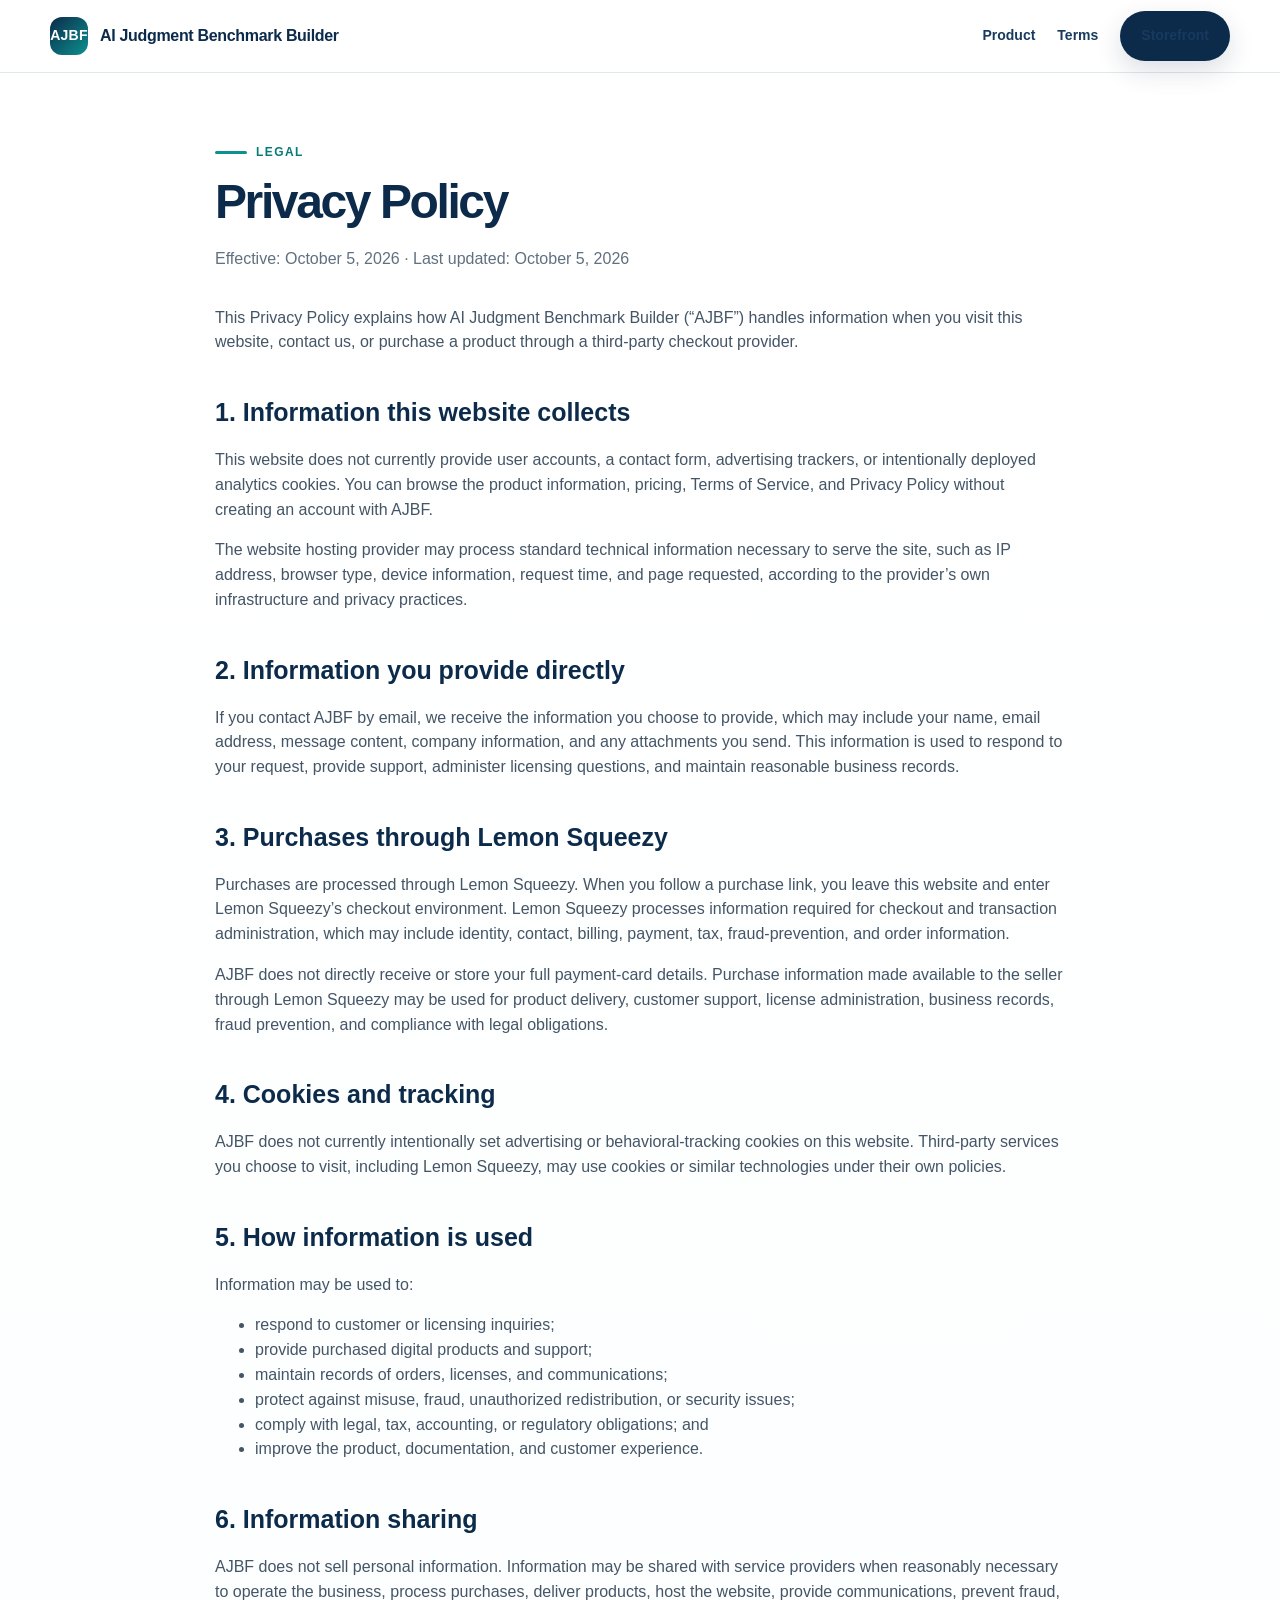
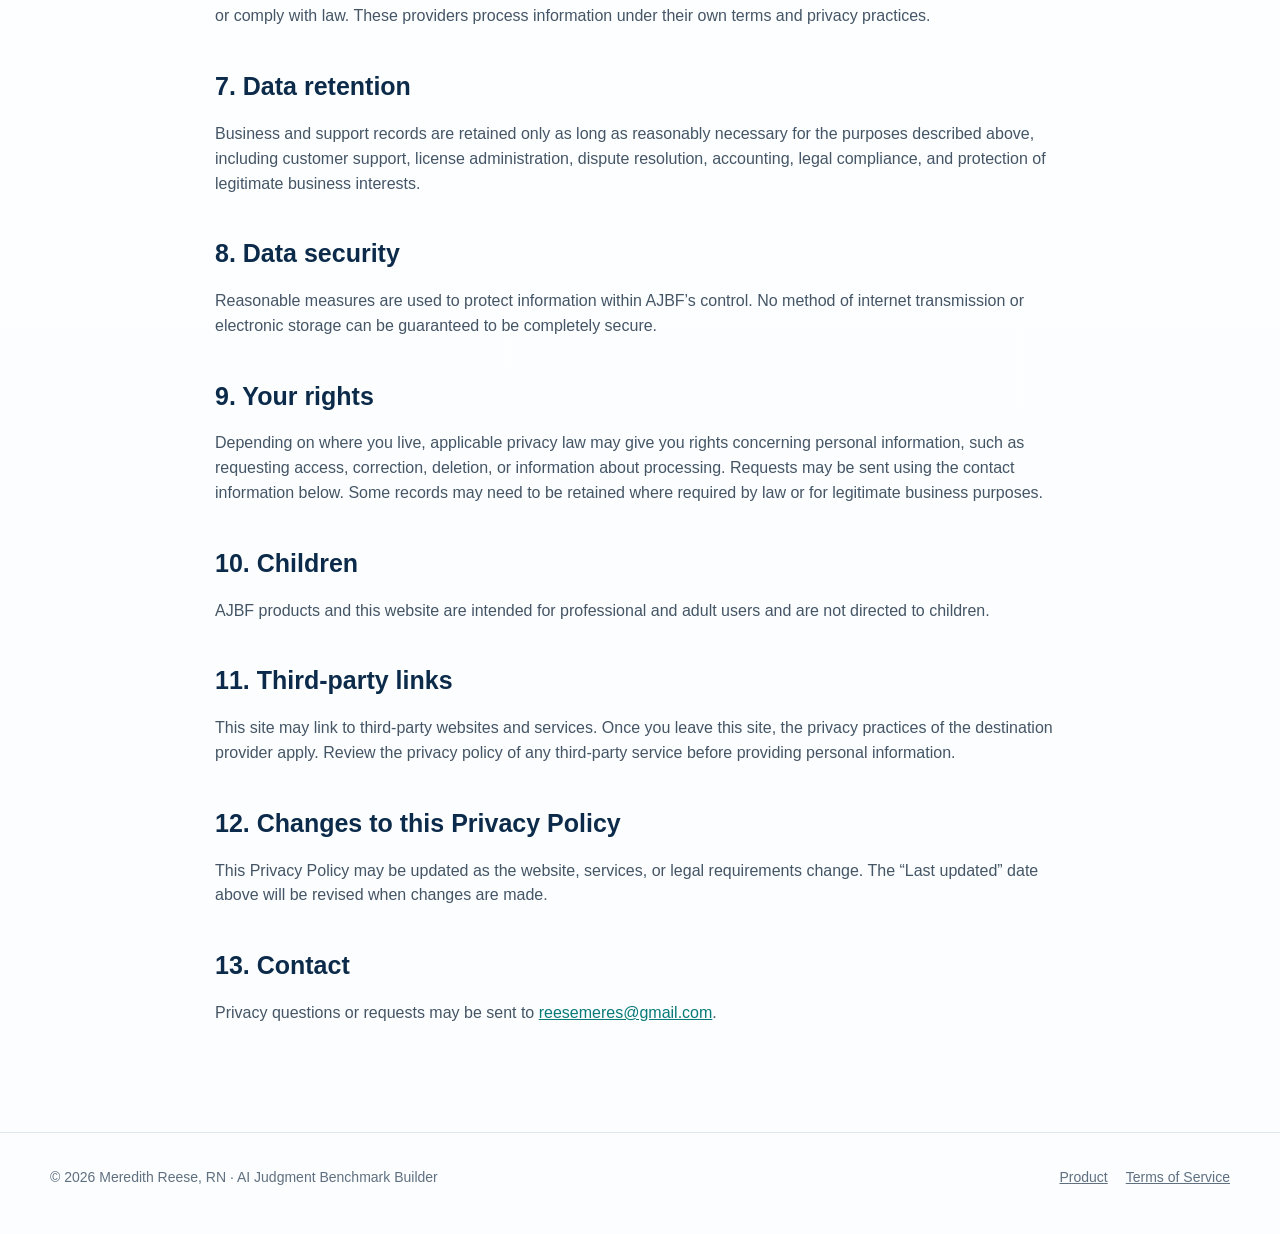
==== privacy.html @ 43ddbe03 "Add files via upload" ====
<!doctype html>
<html lang="en">
<head>
  <meta charset="utf-8"><meta name="viewport" content="width=device-width,initial-scale=1">
  <title>Privacy Policy — AI Judgment Benchmark Builder</title>
  <meta name="description" content="Privacy Policy for AI Judgment Benchmark Builder.">
  <link rel="stylesheet" href="styles.css">
</head>
<body>
<header class="site-header"><div class="container nav"><a class="brand" href="index.html"><span class="brand-mark">AJBF</span><span>AI Judgment Benchmark Builder</span></a><nav class="nav-links"><a href="index.html">Product</a><a href="terms.html">Terms</a><a class="btn btn-primary" href="https://aijbf.lemonsqueezy.com" target="_blank" rel="noopener">Storefront</a></nav></div></header>
<main class="legal"><div class="container"><article>
  <div class="eyebrow">Legal</div><h1>Privacy Policy</h1><p class="meta">Effective: October 5, 2026 · Last updated: October 5, 2026</p>
  <p>This Privacy Policy explains how AI Judgment Benchmark Builder (“AJBF”) handles information when you visit this website, contact us, or purchase a product through a third-party checkout provider.</p>

  <h2>1. Information this website collects</h2>
  <p>This website does not currently provide user accounts, a contact form, advertising trackers, or intentionally deployed analytics cookies. You can browse the product information, pricing, Terms of Service, and Privacy Policy without creating an account with AJBF.</p>
  <p>The website hosting provider may process standard technical information necessary to serve the site, such as IP address, browser type, device information, request time, and page requested, according to the provider’s own infrastructure and privacy practices.</p>

  <h2>2. Information you provide directly</h2>
  <p>If you contact AJBF by email, we receive the information you choose to provide, which may include your name, email address, message content, company information, and any attachments you send. This information is used to respond to your request, provide support, administer licensing questions, and maintain reasonable business records.</p>

  <h2>3. Purchases through Lemon Squeezy</h2>
  <p>Purchases are processed through Lemon Squeezy. When you follow a purchase link, you leave this website and enter Lemon Squeezy’s checkout environment. Lemon Squeezy processes information required for checkout and transaction administration, which may include identity, contact, billing, payment, tax, fraud-prevention, and order information.</p>
  <p>AJBF does not directly receive or store your full payment-card details. Purchase information made available to the seller through Lemon Squeezy may be used for product delivery, customer support, license administration, business records, fraud prevention, and compliance with legal obligations.</p>

  <h2>4. Cookies and tracking</h2>
  <p>AJBF does not currently intentionally set advertising or behavioral-tracking cookies on this website. Third-party services you choose to visit, including Lemon Squeezy, may use cookies or similar technologies under their own policies.</p>

  <h2>5. How information is used</h2>
  <p>Information may be used to:</p>
  <ul>
    <li>respond to customer or licensing inquiries;</li>
    <li>provide purchased digital products and support;</li>
    <li>maintain records of orders, licenses, and communications;</li>
    <li>protect against misuse, fraud, unauthorized redistribution, or security issues;</li>
    <li>comply with legal, tax, accounting, or regulatory obligations; and</li>
    <li>improve the product, documentation, and customer experience.</li>
  </ul>

  <h2>6. Information sharing</h2>
  <p>AJBF does not sell personal information. Information may be shared with service providers when reasonably necessary to operate the business, process purchases, deliver products, host the website, provide communications, prevent fraud, or comply with law. These providers process information under their own terms and privacy practices.</p>

  <h2>7. Data retention</h2>
  <p>Business and support records are retained only as long as reasonably necessary for the purposes described above, including customer support, license administration, dispute resolution, accounting, legal compliance, and protection of legitimate business interests.</p>

  <h2>8. Data security</h2>
  <p>Reasonable measures are used to protect information within AJBF’s control. No method of internet transmission or electronic storage can be guaranteed to be completely secure.</p>

  <h2>9. Your rights</h2>
  <p>Depending on where you live, applicable privacy law may give you rights concerning personal information, such as requesting access, correction, deletion, or information about processing. Requests may be sent using the contact information below. Some records may need to be retained where required by law or for legitimate business purposes.</p>

  <h2>10. Children</h2>
  <p>AJBF products and this website are intended for professional and adult users and are not directed to children.</p>

  <h2>11. Third-party links</h2>
  <p>This site may link to third-party websites and services. Once you leave this site, the privacy practices of the destination provider apply. Review the privacy policy of any third-party service before providing personal information.</p>

  <h2>12. Changes to this Privacy Policy</h2>
  <p>This Privacy Policy may be updated as the website, services, or legal requirements change. The “Last updated” date above will be revised when changes are made.</p>

  <h2>13. Contact</h2>
  <p>Privacy questions or requests may be sent to <a href="mailto:reesemeres@gmail.com">reesemeres@gmail.com</a>.</p>
</article></div></main>
<footer><div class="container footer-grid"><div>© 2026 Meredith Reese, RN · AI Judgment Benchmark Builder</div><div class="footer-links"><a href="index.html">Product</a><a href="terms.html">Terms of Service</a></div></div></footer>
</body></html>
---- styles.css ----
:root{
  --navy:#0c2b4b;
  --navy2:#173a5e;
  --teal:#0c918f;
  --teal-dark:#087a78;
  --ink:#182431;
  --muted:#607080;
  --line:#dce6ec;
  --soft:#f4f8fa;
  --soft2:#eaf5f5;
  --white:#ffffff;
  --shadow:0 18px 45px rgba(12,43,75,.10);
  --radius:20px;
  --max:1180px;
}
*{box-sizing:border-box}
html{scroll-behavior:smooth}
body{margin:0;font-family:Inter,ui-sans-serif,-apple-system,BlinkMacSystemFont,"Segoe UI",Roboto,Helvetica,Arial,sans-serif;color:var(--ink);background:linear-gradient(180deg,#fff 0%,#fbfdfe 100%);line-height:1.55}
a{color:var(--teal-dark)}
img{max-width:100%;display:block}
.container{width:min(var(--max),calc(100% - 40px));margin:0 auto}
.site-header{position:sticky;top:0;z-index:20;background:rgba(255,255,255,.92);backdrop-filter:blur(14px);border-bottom:1px solid rgba(220,230,236,.9)}
.nav{height:72px;display:flex;align-items:center;justify-content:space-between;gap:24px}
.brand{display:flex;align-items:center;gap:12px;text-decoration:none;color:var(--navy);font-weight:800;letter-spacing:-.02em}
.brand-mark{width:38px;height:38px;border-radius:12px;background:linear-gradient(135deg,var(--navy),var(--teal));display:grid;place-items:center;color:#fff;font-weight:900;font-size:14px;letter-spacing:.02em}
.nav-links{display:flex;align-items:center;gap:22px;font-size:14px}
.nav-links a{text-decoration:none;color:var(--navy2);font-weight:650}
.btn{display:inline-flex;align-items:center;justify-content:center;gap:10px;border-radius:999px;padding:13px 20px;font-weight:800;text-decoration:none;border:1px solid transparent;transition:.2s ease}
.btn-primary{background:var(--navy);color:#fff;box-shadow:0 10px 26px rgba(12,43,75,.15)}
.btn-primary:hover{transform:translateY(-1px);background:#092441}
.btn-secondary{border-color:var(--line);background:#fff;color:var(--navy)}
.hero{padding:72px 0 44px;overflow:hidden}
.hero-grid{display:grid;grid-template-columns:1.02fr .98fr;align-items:center;gap:52px}
.eyebrow{display:inline-flex;align-items:center;gap:9px;color:var(--teal-dark);font-weight:800;text-transform:uppercase;letter-spacing:.12em;font-size:12px;margin-bottom:16px}
.eyebrow:before{content:"";width:32px;height:3px;background:var(--teal);border-radius:3px}
h1{font-size:clamp(42px,6vw,72px);line-height:.98;letter-spacing:-.05em;color:var(--navy);margin:0 0 22px}
.lead{font-size:clamp(20px,2.4vw,28px);line-height:1.26;color:#233f5d;margin:0 0 16px;max-width:760px;font-weight:650}
.sublead{font-size:18px;color:var(--muted);max-width:650px;margin:0 0 28px}
.hero-actions{display:flex;flex-wrap:wrap;gap:12px;align-items:center;margin:26px 0 18px}
.price-note{font-size:14px;color:var(--muted)}
.hero-card{position:relative}
.hero-card:before{content:"";position:absolute;inset:-50px -80px auto auto;width:320px;height:320px;background:radial-gradient(circle,rgba(12,145,143,.18),rgba(12,145,143,0) 68%);z-index:-1}
.hero-card img{border-radius:24px;box-shadow:var(--shadow);border:1px solid #e6eef2}
.section{padding:78px 0}
.section.soft{background:var(--soft)}
.section h2{font-size:clamp(32px,4.6vw,50px);line-height:1.08;letter-spacing:-.035em;color:var(--navy);margin:0 0 16px}
.section-intro{max-width:760px;color:var(--muted);font-size:18px;margin:0 0 36px}
.problem-grid,.feature-grid,.audience-grid{display:grid;grid-template-columns:repeat(3,1fr);gap:18px}
.card{background:#fff;border:1px solid var(--line);border-radius:var(--radius);padding:26px;box-shadow:0 10px 24px rgba(12,43,75,.045)}
.card h3{margin:0 0 9px;color:var(--navy);font-size:19px;letter-spacing:-.015em}.card p{margin:0;color:var(--muted)}
.icon{width:42px;height:42px;border-radius:13px;background:var(--soft2);display:grid;place-items:center;color:var(--teal-dark);font-weight:900;margin-bottom:16px}
.gallery{display:grid;grid-template-columns:1fr 1fr;gap:22px}
.gallery figure{margin:0;background:#fff;border:1px solid var(--line);border-radius:var(--radius);overflow:hidden;box-shadow:0 14px 34px rgba(12,43,75,.07)}
.gallery figure.wide{grid-column:1/-1}
.gallery figcaption{padding:14px 18px;color:var(--muted);font-size:14px;border-top:1px solid var(--line)}
.chain{display:flex;flex-wrap:wrap;gap:8px;margin:24px 0}.chain span{padding:10px 14px;border-radius:999px;background:#fff;border:1px solid var(--line);color:var(--navy);font-weight:800}.chain b{align-self:center;color:#8aa1b3}
.price-wrap{display:grid;grid-template-columns:1.05fr .95fr;gap:32px;align-items:stretch}
.price-card{border-radius:28px;background:linear-gradient(145deg,var(--navy),#103d65);color:#fff;padding:34px;box-shadow:var(--shadow)}
.price-card .label{font-size:13px;text-transform:uppercase;letter-spacing:.11em;font-weight:800;color:#a9e1df}.price{font-size:64px;line-height:1;font-weight:900;letter-spacing:-.055em;margin:10px 0}.price small{font-size:18px;letter-spacing:0;font-weight:700;color:#d9e7ef}.price-card ul{padding-left:20px;color:#e4eef4}.price-card .btn{background:#fff;color:var(--navy);margin-top:8px;width:100%}
.license-box{background:#fff;border:1px solid var(--line);border-radius:28px;padding:32px}.license-box h3{color:var(--navy);font-size:24px;margin-top:0}.license-box ul{padding-left:20px;color:var(--muted)}
.faq details{background:#fff;border:1px solid var(--line);border-radius:16px;padding:18px 20px;margin:10px 0}.faq summary{cursor:pointer;font-weight:800;color:var(--navy)}.faq p{color:var(--muted);margin-bottom:0}
.cta{padding:72px 0}.cta-box{border-radius:30px;padding:42px;background:linear-gradient(135deg,#eaf6f6,#edf4f9);border:1px solid #d8e8eb;display:flex;align-items:center;justify-content:space-between;gap:28px}.cta-box h2{margin:0 0 10px}.cta-box p{margin:0;color:var(--muted)}
footer{border-top:1px solid var(--line);padding:34px 0 46px;color:var(--muted);font-size:14px}.footer-grid{display:flex;justify-content:space-between;gap:20px;flex-wrap:wrap}.footer-links{display:flex;gap:18px;flex-wrap:wrap}.footer-links a{color:var(--muted)}
.legal{padding:64px 0 90px}.legal article{max-width:850px;margin:0 auto}.legal h1{font-size:48px}.legal h2{font-size:25px;color:var(--navy);margin:38px 0 12px}.legal h3{font-size:19px;color:var(--navy);margin:28px 0 8px}.legal p,.legal li{color:#445566}.legal .meta{color:var(--muted);margin-bottom:34px}.legal .notice{background:var(--soft);border:1px solid var(--line);border-left:4px solid var(--teal);border-radius:12px;padding:18px;margin:24px 0}
@media(max-width:900px){.hero-grid,.price-wrap{grid-template-columns:1fr}.hero{padding-top:48px}.problem-grid,.feature-grid,.audience-grid{grid-template-columns:1fr 1fr}.nav-links a:not(.btn){display:none}.gallery{grid-template-columns:1fr}.gallery figure.wide{grid-column:auto}.cta-box{align-items:flex-start;flex-direction:column}}
@media(max-width:620px){.container{width:min(100% - 28px,var(--max))}.problem-grid,.feature-grid,.audience-grid{grid-template-columns:1fr}.nav{height:66px}.brand span:last-child{font-size:14px}.hero{padding-top:38px}.section{padding:58px 0}.price{font-size:54px}.cta-box{padding:28px}.legal h1{font-size:40px}.hero-actions .btn{width:100%}}
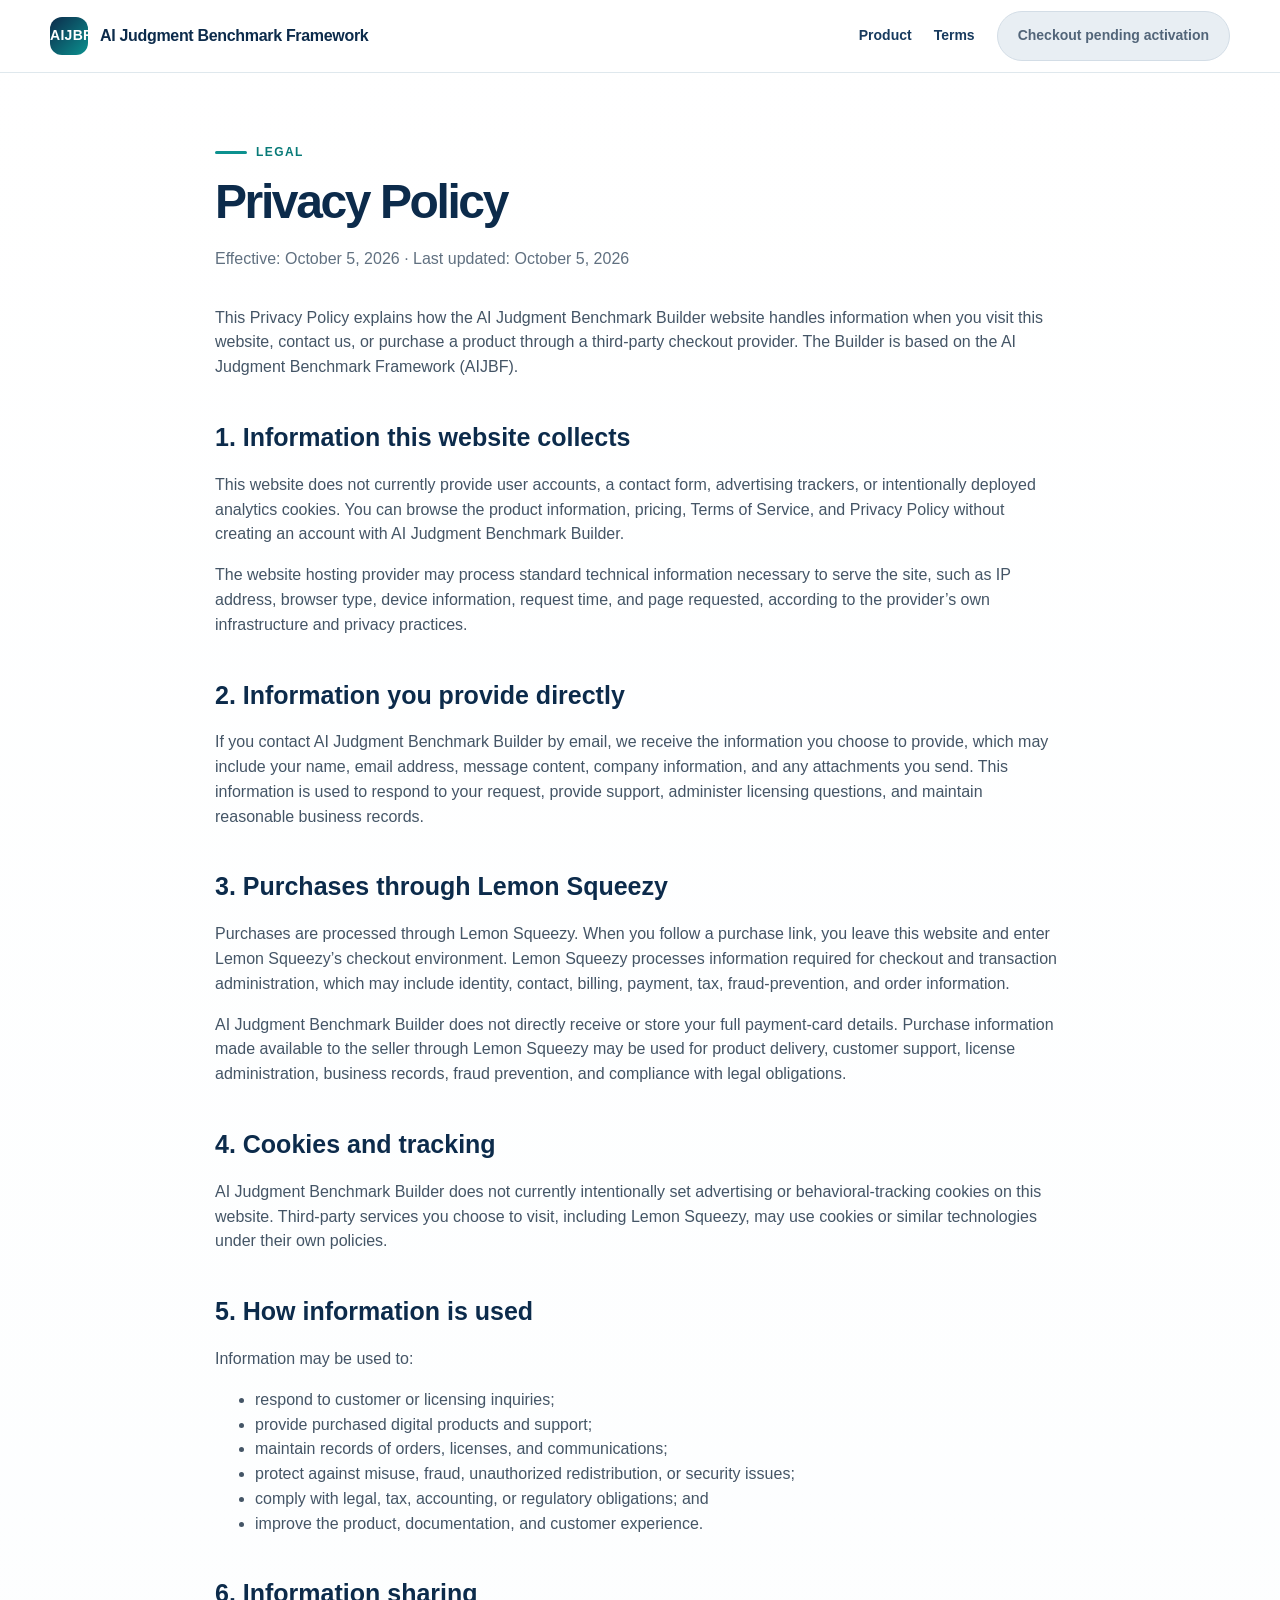
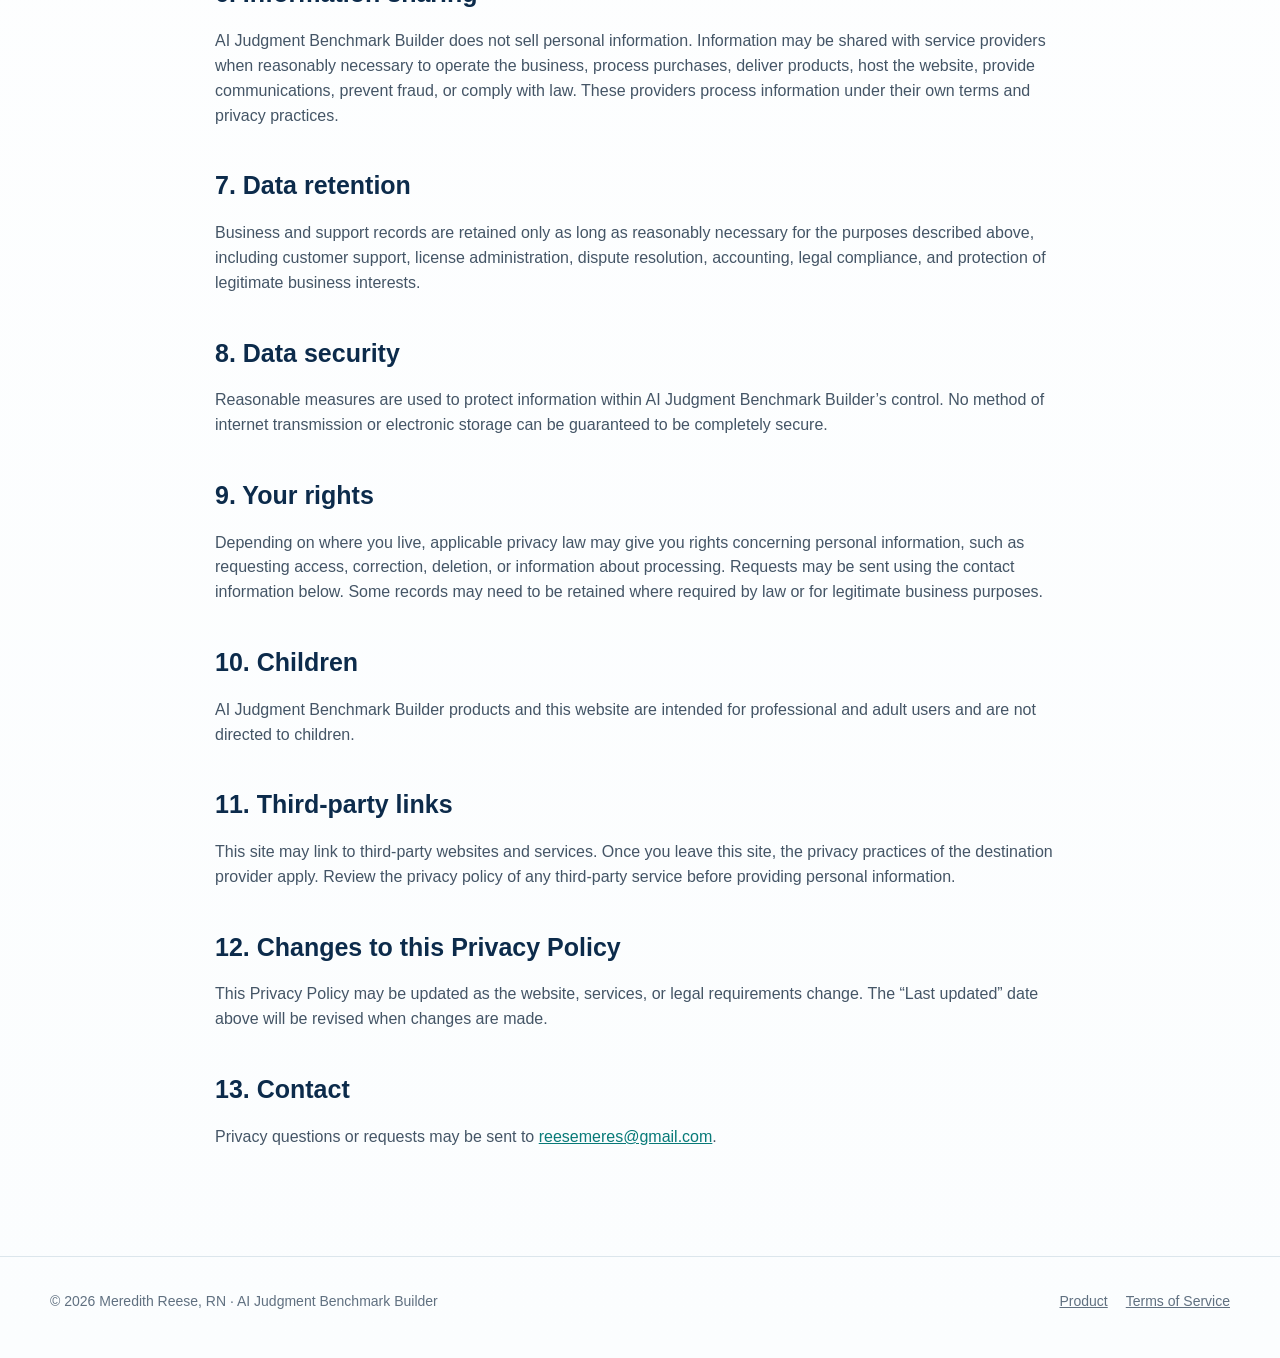
==== commit 765d4fc2: "Add files via upload" ====
--- a/privacy.html
+++ b/privacy.html
@@ -7,24 +7,24 @@
   <link rel="stylesheet" href="styles.css">
 </head>
 <body>
-<header class="site-header"><div class="container nav"><a class="brand" href="index.html"><span class="brand-mark">AJBF</span><span>AI Judgment Benchmark Builder</span></a><nav class="nav-links"><a href="index.html">Product</a><a href="terms.html">Terms</a><a class="btn btn-primary" href="https://aijbf.lemonsqueezy.com" target="_blank" rel="noopener">Storefront</a></nav></div></header>
+<header class="site-header"><div class="container nav"><a class="brand" href="index.html"><span class="brand-mark">AIJBF</span><span>AI Judgment Benchmark Framework</span></a><nav class="nav-links"><a href="index.html">Product</a><a href="terms.html">Terms</a><span class="btn btn-disabled" aria-disabled="true">Checkout pending activation</span></nav></div></header>
 <main class="legal"><div class="container"><article>
   <div class="eyebrow">Legal</div><h1>Privacy Policy</h1><p class="meta">Effective: October 5, 2026 · Last updated: October 5, 2026</p>
-  <p>This Privacy Policy explains how AI Judgment Benchmark Builder (“AJBF”) handles information when you visit this website, contact us, or purchase a product through a third-party checkout provider.</p>
+  <p>This Privacy Policy explains how the AI Judgment Benchmark Builder website handles information when you visit this website, contact us, or purchase a product through a third-party checkout provider. The Builder is based on the AI Judgment Benchmark Framework (AIJBF).</p>
 
   <h2>1. Information this website collects</h2>
-  <p>This website does not currently provide user accounts, a contact form, advertising trackers, or intentionally deployed analytics cookies. You can browse the product information, pricing, Terms of Service, and Privacy Policy without creating an account with AJBF.</p>
+  <p>This website does not currently provide user accounts, a contact form, advertising trackers, or intentionally deployed analytics cookies. You can browse the product information, pricing, Terms of Service, and Privacy Policy without creating an account with AI Judgment Benchmark Builder.</p>
   <p>The website hosting provider may process standard technical information necessary to serve the site, such as IP address, browser type, device information, request time, and page requested, according to the provider’s own infrastructure and privacy practices.</p>
 
   <h2>2. Information you provide directly</h2>
-  <p>If you contact AJBF by email, we receive the information you choose to provide, which may include your name, email address, message content, company information, and any attachments you send. This information is used to respond to your request, provide support, administer licensing questions, and maintain reasonable business records.</p>
+  <p>If you contact AI Judgment Benchmark Builder by email, we receive the information you choose to provide, which may include your name, email address, message content, company information, and any attachments you send. This information is used to respond to your request, provide support, administer licensing questions, and maintain reasonable business records.</p>
 
   <h2>3. Purchases through Lemon Squeezy</h2>
   <p>Purchases are processed through Lemon Squeezy. When you follow a purchase link, you leave this website and enter Lemon Squeezy’s checkout environment. Lemon Squeezy processes information required for checkout and transaction administration, which may include identity, contact, billing, payment, tax, fraud-prevention, and order information.</p>
-  <p>AJBF does not directly receive or store your full payment-card details. Purchase information made available to the seller through Lemon Squeezy may be used for product delivery, customer support, license administration, business records, fraud prevention, and compliance with legal obligations.</p>
+  <p>AI Judgment Benchmark Builder does not directly receive or store your full payment-card details. Purchase information made available to the seller through Lemon Squeezy may be used for product delivery, customer support, license administration, business records, fraud prevention, and compliance with legal obligations.</p>
 
   <h2>4. Cookies and tracking</h2>
-  <p>AJBF does not currently intentionally set advertising or behavioral-tracking cookies on this website. Third-party services you choose to visit, including Lemon Squeezy, may use cookies or similar technologies under their own policies.</p>
+  <p>AI Judgment Benchmark Builder does not currently intentionally set advertising or behavioral-tracking cookies on this website. Third-party services you choose to visit, including Lemon Squeezy, may use cookies or similar technologies under their own policies.</p>
 
   <h2>5. How information is used</h2>
   <p>Information may be used to:</p>
@@ -38,19 +38,19 @@
   </ul>
 
   <h2>6. Information sharing</h2>
-  <p>AJBF does not sell personal information. Information may be shared with service providers when reasonably necessary to operate the business, process purchases, deliver products, host the website, provide communications, prevent fraud, or comply with law. These providers process information under their own terms and privacy practices.</p>
+  <p>AI Judgment Benchmark Builder does not sell personal information. Information may be shared with service providers when reasonably necessary to operate the business, process purchases, deliver products, host the website, provide communications, prevent fraud, or comply with law. These providers process information under their own terms and privacy practices.</p>
 
   <h2>7. Data retention</h2>
   <p>Business and support records are retained only as long as reasonably necessary for the purposes described above, including customer support, license administration, dispute resolution, accounting, legal compliance, and protection of legitimate business interests.</p>
 
   <h2>8. Data security</h2>
-  <p>Reasonable measures are used to protect information within AJBF’s control. No method of internet transmission or electronic storage can be guaranteed to be completely secure.</p>
+  <p>Reasonable measures are used to protect information within AI Judgment Benchmark Builder’s control. No method of internet transmission or electronic storage can be guaranteed to be completely secure.</p>
 
   <h2>9. Your rights</h2>
   <p>Depending on where you live, applicable privacy law may give you rights concerning personal information, such as requesting access, correction, deletion, or information about processing. Requests may be sent using the contact information below. Some records may need to be retained where required by law or for legitimate business purposes.</p>
 
   <h2>10. Children</h2>
-  <p>AJBF products and this website are intended for professional and adult users and are not directed to children.</p>
+  <p>AI Judgment Benchmark Builder products and this website are intended for professional and adult users and are not directed to children.</p>
 
   <h2>11. Third-party links</h2>
   <p>This site may link to third-party websites and services. Once you leave this site, the privacy practices of the destination provider apply. Review the privacy policy of any third-party service before providing personal information.</p>
--- a/styles.css
+++ b/styles.css
@@ -64,3 +64,6 @@
 .legal{padding:64px 0 90px}.legal article{max-width:850px;margin:0 auto}.legal h1{font-size:48px}.legal h2{font-size:25px;color:var(--navy);margin:38px 0 12px}.legal h3{font-size:19px;color:var(--navy);margin:28px 0 8px}.legal p,.legal li{color:#445566}.legal .meta{color:var(--muted);margin-bottom:34px}.legal .notice{background:var(--soft);border:1px solid var(--line);border-left:4px solid var(--teal);border-radius:12px;padding:18px;margin:24px 0}
 @media(max-width:900px){.hero-grid,.price-wrap{grid-template-columns:1fr}.hero{padding-top:48px}.problem-grid,.feature-grid,.audience-grid{grid-template-columns:1fr 1fr}.nav-links a:not(.btn){display:none}.gallery{grid-template-columns:1fr}.gallery figure.wide{grid-column:auto}.cta-box{align-items:flex-start;flex-direction:column}}
 @media(max-width:620px){.container{width:min(100% - 28px,var(--max))}.problem-grid,.feature-grid,.audience-grid{grid-template-columns:1fr}.nav{height:66px}.brand span:last-child{font-size:14px}.hero{padding-top:38px}.section{padding:58px 0}.price{font-size:54px}.cta-box{padding:28px}.legal h1{font-size:40px}.hero-actions .btn{width:100%}}
+
+
+.btn-disabled{background:#e8eef3!important;color:#526579!important;border-color:#d3dde6!important;cursor:not-allowed!important;box-shadow:none!important;pointer-events:none!important;}
